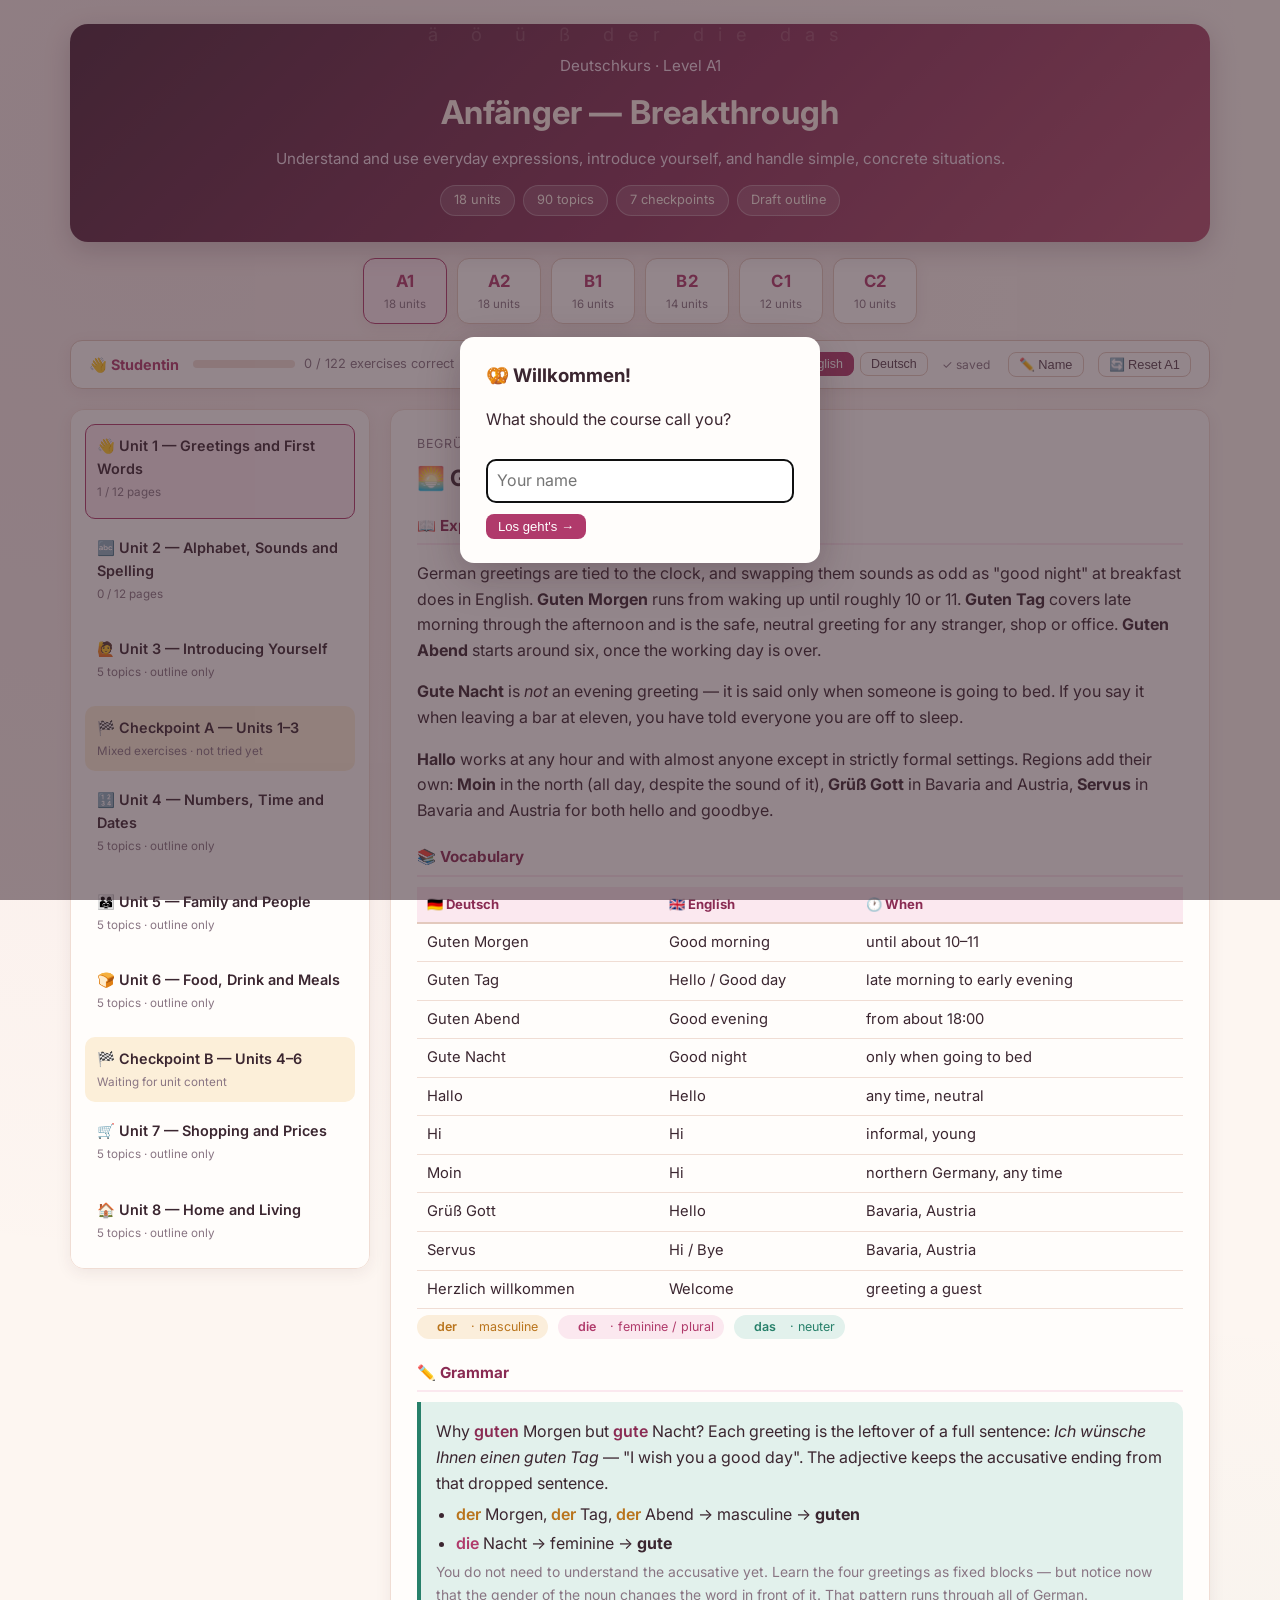
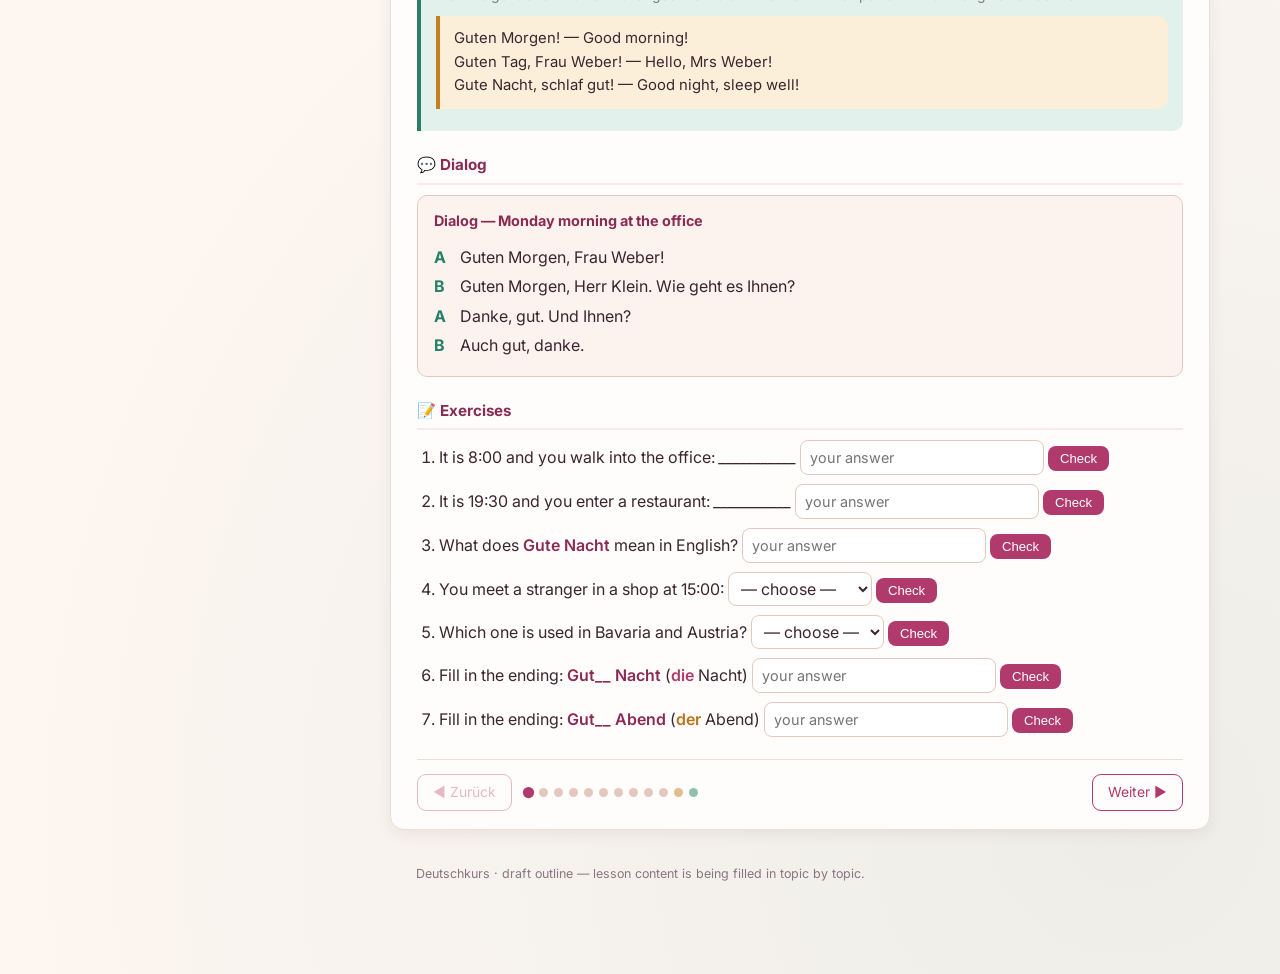
==== course.html @ eb398d91 "Deutschkurs: static German course A1–C2 Course engine, six level data files, exam guide, offline wri" ====
<!DOCTYPE html>
<html lang="en">
<head>
<meta charset="UTF-8">
<meta name="viewport" content="width=device-width, initial-scale=1.0">
<title>Deutschkurs</title>
<link rel="preconnect" href="https://fonts.googleapis.com">
<link rel="preconnect" href="https://fonts.gstatic.com" crossorigin>
<link href="https://fonts.googleapis.com/css2?family=Inter:wght@400;500;600;700&display=swap" rel="stylesheet">
<link rel="stylesheet" href="style.css">
</head>
<body>
<div class="wrap">
  <header class="page-head" id="levelHead"></header>

  <nav class="level-switch" id="levelSwitch" aria-label="Choose a level"></nav>
  <div class="profile-bar" id="profileBar"></div>

  <div class="layout">
    <aside class="sidebar">
      <nav class="course-nav" id="courseNav"></nav>
      <p class="progress-note">Each unit runs: lessons → unit practice → reading → listening → writing → flashcards → culture → vocabulary recap. A mixed checkpoint follows every three units, plus a final one over the whole level.</p>
      <p class="progress-note"><a href="index.html">← All levels</a> · <a href="grammar.html">Grammar reference</a> · <a href="exam.html" id="examLink">Exam preparation</a></p>
    </aside>

    <main class="lecture" id="lecturePane">
      <div class="lecture-placeholder"><span class="big">🎓</span>Loading the course…</div>
    </main>
  </div>

  <footer class="page-foot">Deutschkurs · draft outline — lesson content is being filled in topic by topic.</footer>
</div>

<script src="progress.js"></script>
<script src="builders.js"></script>
<script src="data/a1.js"></script>
<script src="data/a2.js"></script>
<script src="data/b1.js"></script>
<script src="data/b2.js"></script>
<script src="data/c1.js"></script>
<script src="data/c2.js"></script>
<script src="checker.js"></script>
<script src="data/explain-de.js"></script>
<script src="judge.js"></script>
<script src="engine.js"></script>
</body>
</html>
---- style.css ----
/* =========================================================
   Deutschkurs — shared theme
   Palette: warm blush paper, plum ink, raspberry / jade / amber accents.
   Deliberately no blue and no pure black anywhere.
   ========================================================= */
:root {
  --bg:            #fdf6f1;
  --card-bg:       #fffdfb;
  --ink:           #3b2630;   /* deep plum-brown, never #000 */
  --ink-soft:      #5b4350;
  --muted:         #897583;
  --accent:        #b03a6b;   /* raspberry — primary */
  --accent-dark:   #8a2b53;
  --accent-soft:   #fbe8ef;
  --accent2:       #27806a;   /* jade — secondary */
  --accent2-soft:  #e2f1ec;
  --amber:         #c4801f;   /* highlights, badges */
  --amber-soft:    #fcefd9;
  --line:          #f0ddd4;
  --line-strong:   #e3c9bd;
  --head-bg:       linear-gradient(135deg, #4a2338 0%, #8a3359 55%, #b4506f 100%);
  --head-ink:      #fdf1ea;

  /* der / die / das — used by the gender-colour display mode */
  --der:  #b9741c;
  --die:  #b03a6b;
  --das:  #27806a;
  --der-soft: #fbeedb;
  --die-soft: #fbe8ef;
  --das-soft: #e2f1ec;

  --ok:   #27806a;
  --bad:  #c0452f;
  --radius: 14px;
  --shadow: 0 4px 16px rgba(74, 35, 56, 0.08);
}

* { box-sizing: border-box; }
html { scroll-behavior: smooth; }
body {
  margin: 0;
  font-family: "Inter", "Segoe UI", "Helvetica Neue", Arial, sans-serif;
  background: var(--bg);
  background-image:
    radial-gradient(circle at 12% 6%,  rgba(176, 58, 107, 0.07) 0%, transparent 42%),
    radial-gradient(circle at 88% 94%, rgba(39, 128, 106, 0.07) 0%, transparent 42%);
  color: var(--ink);
  line-height: 1.6;
  padding: 24px 12px 90px;
}
a { color: var(--accent); }

.wrap { max-width: 1140px; margin: 0 auto; }
.wrap.narrow { max-width: 900px; }

/* ===== page header ===== */
header.page-head {
  text-align: center;
  padding: 30px 22px 26px;
  background: var(--head-bg);
  border-radius: 18px;
  color: var(--head-ink);
  box-shadow: 0 8px 26px rgba(74, 35, 56, 0.22);
  position: relative;
  overflow: hidden;
}
header.page-head::before {
  content: "ä  ö  ü  ß  der  die  das";
  position: absolute;
  inset: -4px 0 auto 0;
  text-align: center;
  font-size: 1.15rem;
  letter-spacing: 14px;
  opacity: 0.16;
}
header.page-head h1 {
  font-size: 2.05rem;
  margin: 8px 0 8px;
  letter-spacing: 0.2px;
  position: relative;
}
header.page-head p { margin: 0; color: #f3dcea; font-size: 0.95rem; position: relative; }
header.page-head .badges {
  margin-top: 14px; display: flex; gap: 8px;
  justify-content: center; flex-wrap: wrap; position: relative;
}
header.page-head .badges span {
  background: rgba(255,255,255,0.14);
  border: 1px solid rgba(255,255,255,0.28);
  border-radius: 999px; padding: 4px 13px; font-size: 0.8rem;
}

/* ===== level switcher (A1 … C2) ===== */
nav.level-switch {
  margin: 16px auto 0;
  display: flex; gap: 10px; flex-wrap: wrap; justify-content: center;
}
nav.level-switch a, nav.level-switch span.soon {
  display: flex; flex-direction: column; align-items: center; gap: 1px;
  min-width: 84px; padding: 9px 14px;
  background: var(--card-bg);
  border: 1px solid var(--line-strong);
  border-radius: 12px;
  text-decoration: none; color: var(--ink);
  box-shadow: var(--shadow);
  transition: transform 0.12s ease, border-color 0.12s ease;
}
nav.level-switch a:hover { transform: translateY(-2px); border-color: var(--accent); }
nav.level-switch a b { font-size: 1.05rem; color: var(--accent); letter-spacing: 0.5px; }
nav.level-switch a small, nav.level-switch span.soon small { font-size: 0.72rem; color: var(--muted); }
nav.level-switch a[aria-current="page"] {
  background: var(--accent-soft); border-color: var(--accent);
}
nav.level-switch span.soon { opacity: 0.55; cursor: not-allowed; }
nav.level-switch span.soon b { font-size: 1.05rem; color: var(--muted); }

/* ===== profile bar ===== */
.profile-bar {
  margin: 16px auto 0; padding: 11px 18px;
  background: var(--card-bg);
  border: 1px solid var(--line-strong);
  border-radius: 12px;
  display: flex; align-items: center; gap: 14px; flex-wrap: wrap;
  font-size: 0.9rem; box-shadow: var(--shadow);
}
.profile-bar .pb-name { font-weight: 700; color: var(--accent); }
.profile-bar .pb-progress { flex: 1 1 180px; min-width: 150px; display: flex; align-items: center; gap: 9px; }
.pb-bar-track { flex: 1; height: 8px; border-radius: 999px; background: var(--line); overflow: hidden; }
.pb-bar-fill { height: 100%; border-radius: 999px; background: linear-gradient(90deg, var(--amber), var(--accent2)); transition: width 0.3s ease; }
.pb-pct { font-size: 0.8rem; color: var(--muted); white-space: nowrap; }
.profile-bar button {
  background: none; border: 1px solid var(--line-strong); border-radius: 8px;
  padding: 4px 10px; font-size: 0.8rem; cursor: pointer; color: var(--ink-soft);
}
.profile-bar button:hover { border-color: var(--accent); color: var(--accent); }
.pb-save { font-size: 0.75rem; color: var(--muted); min-width: 52px; }

.display-switch { display: flex; align-items: center; gap: 6px; }
.display-switch .ds-label { font-size: 0.75rem; color: var(--muted); text-transform: uppercase; letter-spacing: 0.6px; }
.display-switch button {
  border: 1px solid var(--line-strong); background: var(--card-bg);
  padding: 4px 10px; font-size: 0.78rem; border-radius: 8px; cursor: pointer;
}
.display-switch button.on { background: var(--accent); border-color: var(--accent); color: #fff; }

/* ===== layout ===== */
.layout { display: grid; grid-template-columns: 300px 1fr; gap: 20px; margin-top: 20px; align-items: start; }
@media (max-width: 860px) { .layout { grid-template-columns: 1fr; } }

.sidebar {
  background: var(--card-bg); border: 1px solid var(--line);
  border-radius: var(--radius); padding: 14px; box-shadow: var(--shadow);
  position: sticky; top: 16px; max-height: calc(100vh - 40px); overflow-y: auto;
}
.course-nav { display: flex; flex-direction: column; gap: 7px; }
.nav-item {
  text-align: left; background: transparent; border: 1px solid transparent;
  border-radius: 10px; padding: 9px 11px; cursor: pointer; font: inherit;
  color: var(--ink); display: flex; flex-direction: column; gap: 3px;
}
.nav-item:hover { background: var(--accent-soft); }
.nav-item.active { background: var(--accent-soft); border-color: var(--accent); }
.nav-item.cp { background: var(--amber-soft); }
.nav-item.cp.active { border-color: var(--amber); }
.ni-title { font-weight: 600; font-size: 0.9rem; }
.ni-meta { font-size: 0.73rem; color: var(--muted); }
.ni-bar { height: 4px; border-radius: 999px; background: var(--line); overflow: hidden; }
.ni-bar span { display: block; height: 100%; background: var(--accent2); }
.progress-note { font-size: 0.73rem; color: var(--muted); margin: 12px 4px 0; }

.lecture {
  background: var(--card-bg); border: 1px solid var(--line);
  border-radius: var(--radius); padding: 24px 26px 18px; box-shadow: var(--shadow); min-height: 420px;
}
.lecture-placeholder { text-align: center; color: var(--muted); padding: 60px 20px; }
.lecture-placeholder .big { font-size: 2.6rem; display: block; margin-bottom: 10px; }
.lecture-crumb { font-size: 0.78rem; color: var(--muted); text-transform: uppercase; letter-spacing: 0.7px; }
.lecture-title { font-size: 1.4rem; margin: 6px 0 18px; }
.lecture-block { margin-bottom: 22px; }
.lecture-block h4 {
  margin: 0 0 10px; font-size: 0.95rem; color: var(--accent-dark);
  border-bottom: 2px solid var(--accent-soft); padding-bottom: 5px;
}

/* ===== content pieces ===== */
.grammar-point { background: var(--accent2-soft); border-left: 4px solid var(--accent2); border-radius: 0 10px 10px 0; padding: 12px 15px; }
.grammar-point p { margin: 5px 0; }
.example-box { background: var(--amber-soft); border-left: 4px solid var(--amber); border-radius: 0 10px 10px 0; padding: 11px 14px; margin: 10px 0; font-size: 0.93rem; }
.culture-box { background: var(--accent-soft); border-left: 4px solid var(--accent); border-radius: 0 10px 10px 0; padding: 14px 16px; }
.note { color: var(--muted); font-size: 0.87rem; }
.de { font-weight: 600; color: var(--accent-dark); }
.en { color: var(--ink-soft); }
ul.goals { margin: 6px 0 0 0; padding-left: 20px; }
ul.goals li { margin: 3px 0; }

table.vocab { width: 100%; border-collapse: collapse; font-size: 0.92rem; }
table.vocab th {
  text-align: left; background: var(--accent-soft); color: var(--accent-dark);
  padding: 7px 10px; border-bottom: 2px solid var(--line-strong); font-size: 0.82rem;
}
table.vocab td { padding: 7px 10px; border-bottom: 1px solid var(--line); }
table.vocab tr:hover td { background: #fff7f3; }
table.vocab.recap .spk-cell { width: 34px; }
#recapTbl.hide-en .en-cell { color: transparent; background: var(--line); border-radius: 4px; }
#recapTbl.hide-en .en-cell:hover { color: var(--ink); background: none; }
.recap-toggle { display: inline-flex; gap: 7px; align-items: center; font-size: 0.85rem; color: var(--muted); margin-bottom: 12px; }
.recap-intro { font-size: 0.92rem; color: var(--ink-soft); }
.recap-done { background: var(--accent2-soft); border: 1px solid var(--accent2); border-radius: 10px; padding: 13px 16px; margin-top: 18px; }
h3.sub { font-size: 0.95rem; color: var(--accent2); margin: 18px 0 6px; }

.dialog-box { background: #fdf3ee; border: 1px solid var(--line-strong); border-radius: 10px; padding: 13px 16px; }
.dialog-box h4 { margin: 0 0 8px; font-size: 0.9rem; color: var(--accent-dark); border: none; }
.dialog-line { margin: 4px 0; }
.dialog-line .speaker { display: inline-block; min-width: 26px; font-weight: 700; color: var(--accent2); }

/* gender colouring (display mode) */
.g-der { color: var(--der); font-weight: 600; }
.g-die { color: var(--die); font-weight: 600; }
.g-das { color: var(--das); font-weight: 600; }
body.genders-off .g-der, body.genders-off .g-die, body.genders-off .g-das { color: inherit; font-weight: 600; }
.gender-key { display: flex; gap: 10px; flex-wrap: wrap; font-size: 0.78rem; margin: 6px 0 0; }
.gender-key span { border-radius: 999px; padding: 2px 10px; }
.gender-key .k-der { background: var(--der-soft); color: var(--der); }
.gender-key .k-die { background: var(--die-soft); color: var(--die); }
.gender-key .k-das { background: var(--das-soft); color: var(--das); }

/* ===== exercises ===== */
.exercise ol { padding-left: 22px; margin: 0; }
.exercise li { margin: 9px 0; }
.ex-title { font-weight: 600; color: var(--accent-dark); margin-bottom: 8px; }
.exercise input[type="text"], .q-row input[type="text"] {
  border: 1px solid var(--line-strong); border-radius: 8px; padding: 5px 9px;
  font: inherit; font-size: 0.9rem; min-width: 170px; background: #fff; color: var(--ink);
}
.exercise input:focus, .q-row input:focus { outline: 2px solid var(--accent); outline-offset: 1px; }
.exercise select, .match-row select {
  border: 1px solid var(--line-strong); border-radius: 8px; padding: 5px 8px; font: inherit; background: #fff; color: var(--ink);
}
.check-btn, .reset-btn {
  border: none; border-radius: 8px; padding: 5px 12px; font-size: 0.82rem; cursor: pointer;
  background: var(--accent); color: #fff;
}
.reset-btn { background: var(--muted); }
.check-btn:hover { background: var(--accent-dark); }
.check-btn:disabled, .reset-btn:disabled { opacity: 0.45; cursor: default; }
.feedback { font-size: 0.85rem; margin-left: 6px; }
.feedback.correct { color: var(--ok); }
.feedback.wrong { color: var(--bad); }
.script-tag { font-size: 0.72rem; background: var(--amber-soft); color: var(--amber); border-radius: 999px; padding: 2px 8px; }

/* ===== lecture navigation ===== */
.lecture-nav { display: flex; align-items: center; gap: 12px; border-top: 1px solid var(--line); padding-top: 14px; margin-top: 10px; flex-wrap: wrap; }
.lecture-nav button {
  border: 1px solid var(--accent); background: var(--card-bg); color: var(--accent);
  border-radius: 9px; padding: 6px 15px; cursor: pointer; font: inherit; font-size: 0.87rem;
}
.lecture-nav button:hover:not(:disabled) { background: var(--accent); color: #fff; }
.lecture-nav button.alt { border-color: var(--amber); color: var(--amber); }
.lecture-nav button.alt:hover { background: var(--amber); color: #fff; }
.lecture-nav button:disabled { opacity: 0.35; cursor: default; }
.lecture-dots { display: flex; gap: 6px; flex: 1; flex-wrap: wrap; }
.lecture-dots span { width: 9px; height: 9px; border-radius: 50%; background: var(--line-strong); cursor: pointer; }
.lecture-dots span.active { background: var(--accent); transform: scale(1.25); }
.lecture-dots span.culture-dot { background: var(--amber); opacity: 0.5; }
.lecture-dots span.recap-dot { background: var(--accent2); opacity: 0.5; }

/* ===== checkpoints ===== */
.cp-score { display: flex; align-items: center; gap: 12px; font-size: 0.86rem; color: var(--ink-soft); margin-bottom: 18px; }
.q { border: 1px solid var(--line); border-radius: 10px; padding: 12px 14px; margin-bottom: 11px; background: #fffaf7; }
.q-prompt { margin-bottom: 9px; }
.q-de { font-weight: 700; color: var(--accent-dark); }
.q-en { font-style: italic; color: var(--accent2); }
.q-opts { display: flex; gap: 8px; flex-wrap: wrap; }
.opt { border: 1px solid var(--line-strong); background: #fff; border-radius: 9px; padding: 6px 13px; cursor: pointer; font: inherit; font-size: 0.87rem; color: var(--ink); }
.opt:hover:not(:disabled) { border-color: var(--accent); }
.opt.right { background: var(--accent2-soft); border-color: var(--accent2); color: var(--accent2); }
.opt.wrong { background: #fbe6e1; border-color: var(--bad); color: var(--bad); }
.q-row { display: flex; align-items: center; gap: 8px; flex-wrap: wrap; }
.match-row { display: flex; align-items: center; gap: 10px; margin: 6px 0; flex-wrap: wrap; }
.match-row .q-de { min-width: 140px; }
.tile-answer { min-height: 38px; border: 1px dashed var(--line-strong); border-radius: 9px; padding: 5px; margin-bottom: 8px; display: flex; gap: 5px; flex-wrap: wrap; }
.tile-hint { color: var(--muted); font-size: 0.85rem; padding: 4px; }
.tile-bank { display: flex; gap: 6px; flex-wrap: wrap; margin-bottom: 9px; }
.tile { border: 1px solid var(--line-strong); background: #fff; border-radius: 8px; padding: 5px 11px; cursor: pointer; font: inherit; color: var(--ink); }
.tile.placed { background: var(--accent-soft); border-color: var(--accent); cursor: default; }
.tile:disabled { opacity: 0.4; }
.spk { background: none; border: none; cursor: pointer; font-size: 1rem; }
.spk.big { background: var(--accent2); color: #fff; border-radius: 9px; padding: 5px 13px; font-size: 0.87rem; }

/* ===== hub (index) ===== */
.level-grid { display: grid; grid-template-columns: repeat(auto-fill, minmax(320px, 1fr)); gap: 18px; margin-top: 22px; }
.level-card {
  background: var(--card-bg); border: 1px solid var(--line); border-top: 5px solid var(--accent);
  border-radius: var(--radius); padding: 18px 20px; box-shadow: var(--shadow);
  display: flex; flex-direction: column; gap: 10px;
}
.level-card.lv-a1 { border-top-color: #27806a; }
.level-card.lv-a2 { border-top-color: #4f9b5f; }
.level-card.lv-b1 { border-top-color: #c4801f; }
.level-card.lv-b2 { border-top-color: #cf6a3c; }
.level-card.lv-c1 { border-top-color: #b03a6b; }
.level-card.lv-c2 { border-top-color: #7a3b86; }
.level-card h2 { margin: 0; font-size: 1.22rem; display: flex; align-items: center; gap: 9px; }
.level-card .lv-tag { font-size: 0.72rem; background: var(--accent-soft); color: var(--accent-dark); border-radius: 999px; padding: 2px 9px; }
.level-card .lv-goal { font-size: 0.89rem; color: var(--ink-soft); margin: 0; }
.level-card ul.subjects { margin: 0; padding-left: 18px; font-size: 0.85rem; color: var(--ink-soft); columns: 1; }
.level-card ul.subjects li { margin: 2px 0; }
.level-card .lv-foot { margin-top: auto; display: flex; align-items: center; gap: 10px; flex-wrap: wrap; }
.level-card .lv-btn {
  background: var(--accent); color: #fff; text-decoration: none;
  border-radius: 9px; padding: 7px 15px; font-size: 0.87rem;
}
.level-card .lv-btn:hover { background: var(--accent-dark); }
.level-card .lv-stat { font-size: 0.78rem; color: var(--muted); }
.draft-banner {
  margin: 18px auto 0; padding: 12px 16px; font-size: 0.88rem;
  background: var(--amber-soft); border: 1px dashed var(--amber);
  border-radius: 10px; color: #7a4f0d;
}
.pending-box {
  border: 1px dashed var(--line-strong); border-radius: 10px;
  padding: 22px; text-align: center; color: var(--muted); background: #fffaf7;
}
.pending-box .pb-ico { font-size: 1.8rem; display: block; margin-bottom: 6px; }

/* ===== modal ===== */
.profile-modal-overlay {
  position: fixed; inset: 0; background: rgba(59, 38, 48, 0.55);
  display: flex; align-items: center; justify-content: center; z-index: 50; padding: 16px;
}
.profile-modal { background: var(--card-bg); border-radius: var(--radius); padding: 24px 26px; max-width: 360px; width: 100%; box-shadow: 0 12px 40px rgba(59,38,48,0.3); }
.profile-modal h3 { margin: 0 0 8px; }
.profile-modal input { width: 100%; padding: 8px 10px; border: 1px solid var(--line-strong); border-radius: 9px; font: inherit; margin: 10px 0; }
footer.page-foot { text-align: center; font-size: 0.78rem; color: var(--muted); margin-top: 34px; }

/* =========================================================
   Skills pages: Lesen · Hören · Schreiben · Karteikarten
   ========================================================= */

/* ----- shared skill header ----- */
.skill-intro {
  background: var(--accent2-soft);
  border-left: 4px solid var(--accent2);
  border-radius: 0 10px 10px 0;
  padding: 11px 15px;
  margin-bottom: 16px;
  font-size: 0.92rem;
}
.skill-meta { display: flex; gap: 8px; flex-wrap: wrap; margin-bottom: 14px; }
.skill-meta span {
  font-size: 0.75rem; border-radius: 999px; padding: 3px 11px;
  background: var(--amber-soft); color: #7a4f0d; border: 1px solid #f0d9b5;
}

/* ----- reading ----- */
.reading-text {
  background: #fffaf7;
  border: 1px solid var(--line-strong);
  border-radius: 12px;
  padding: 18px 22px;
  font-size: 0.97rem;
  line-height: 1.75;
}
.reading-text h5 { margin: 0 0 10px; font-size: 1.05rem; color: var(--accent-dark); }
.reading-text p { margin: 0 0 11px; }
.reading-text p:last-child { margin-bottom: 0; }
.reading-text .src { display: block; margin-top: 12px; font-size: 0.78rem; color: var(--muted); font-style: italic; }
.reading-text.serif { font-family: Georgia, "Times New Roman", serif; }

/* ----- listening ----- */
.audio-bar {
  display: flex; gap: 9px; flex-wrap: wrap; align-items: center;
  background: var(--accent-soft); border: 1px solid var(--line-strong);
  border-radius: 12px; padding: 12px 15px; margin-bottom: 14px;
}
.audio-bar button {
  border: none; border-radius: 9px; padding: 7px 15px; cursor: pointer;
  font: inherit; font-size: 0.87rem; background: var(--accent); color: #fff;
}
.audio-bar button.ghost { background: var(--card-bg); color: var(--accent); border: 1px solid var(--accent); }
.audio-bar button:disabled { opacity: 0.45; cursor: default; }
.audio-bar .a-status { font-size: 0.82rem; color: var(--muted); margin-left: auto; }
.audio-note { font-size: 0.78rem; color: var(--muted); margin: 0 0 14px; }
.transcript { margin-bottom: 16px; }
.transcript summary { cursor: pointer; font-size: 0.87rem; color: var(--accent); padding: 6px 0; }
.transcript[open] summary { margin-bottom: 8px; }
.transcript .dialog-box { margin-top: 6px; }
.dialog-line.speaking { background: var(--amber-soft); border-radius: 6px; }

/* ----- writing ----- */
.writing-task {
  background: var(--amber-soft); border-left: 4px solid var(--amber);
  border-radius: 0 10px 10px 0; padding: 14px 16px; margin-bottom: 14px;
}
.writing-task h5 { margin: 0 0 8px; font-size: 1rem; color: #7a4f0d; }
.writing-task ul { margin: 8px 0 0; padding-left: 20px; }
.writing-wrap textarea {
  width: 100%; min-height: 240px; resize: vertical;
  border: 1px solid var(--line-strong); border-radius: 12px;
  padding: 14px 16px; font: inherit; font-size: 0.96rem; line-height: 1.7;
  background: #fff; color: var(--ink);
}
.writing-wrap textarea:focus { outline: 2px solid var(--accent); outline-offset: 1px; }
.writing-bar { display: flex; align-items: center; gap: 11px; flex-wrap: wrap; margin-top: 10px; }
.wc { font-size: 0.83rem; color: var(--muted); }
.wc.ok { color: var(--ok); font-weight: 600; }
.wc.over { color: var(--bad); font-weight: 600; }
.judge-status { font-size: 0.83rem; color: var(--muted); }
.criteria { display: grid; grid-template-columns: repeat(auto-fit, minmax(150px, 1fr)); gap: 9px; margin: 14px 0; }
.criterion {
  border: 1px solid var(--line); border-radius: 10px; padding: 9px 12px; background: #fffaf7;
}
.criterion .c-name { font-size: 0.78rem; color: var(--muted); text-transform: uppercase; letter-spacing: 0.5px; }
.criterion .c-score { font-size: 1.25rem; font-weight: 700; color: var(--accent); }
.criterion .c-note { font-size: 0.82rem; color: var(--ink-soft); }
.feedback-panel {
  border: 1px solid var(--accent2); border-radius: 12px; padding: 16px 18px;
  background: var(--accent2-soft); margin-top: 16px;
}
.feedback-panel h5 { margin: 0 0 10px; font-size: 1rem; color: var(--accent2); }
.verdict-badge {
  display: inline-block; border-radius: 999px; padding: 3px 12px;
  font-size: 0.8rem; font-weight: 700; background: var(--accent2); color: #fff;
}
.corr-list { list-style: none; padding: 0; margin: 0; }
.corr-list li { border-bottom: 1px solid rgba(39,128,106,0.2); padding: 9px 0; }
.corr-list li:last-child { border-bottom: none; }
.corr-bad { color: var(--bad); text-decoration: line-through; }
.corr-good { color: var(--ok); font-weight: 600; }
.corr-why { display: block; font-size: 0.84rem; color: var(--ink-soft); margin-top: 3px; }
.improved { background: #fff; border-radius: 9px; padding: 12px 14px; margin-top: 10px; font-size: 0.93rem; line-height: 1.7; }
.self-check { background: #fffaf7; border: 1px dashed var(--line-strong); border-radius: 10px; padding: 13px 16px; }
.self-check label { display: flex; gap: 9px; align-items: flex-start; padding: 5px 0; font-size: 0.89rem; cursor: pointer; }
.self-check input { accent-color: var(--accent2); margin-top: 4px; }

/* ----- API key / judge settings ----- */
.judge-setup { border: 1px dashed var(--amber); background: var(--amber-soft); border-radius: 10px; padding: 13px 16px; font-size: 0.87rem; color: #7a4f0d; }
.judge-setup code { background: rgba(255,255,255,0.6); padding: 1px 5px; border-radius: 4px; }
.judge-setup button { margin-top: 9px; }
.key-modal input { width: 100%; padding: 8px 10px; border: 1px solid var(--line-strong); border-radius: 9px; font: inherit; margin: 10px 0; }
.key-modal .opt-row { display: flex; gap: 8px; flex-wrap: wrap; margin-bottom: 10px; }
.key-modal .warn { font-size: 0.8rem; color: var(--bad); }

/* ----- flashcards ----- */
.fc-wrap { display: flex; flex-direction: column; align-items: center; gap: 13px; }
.fc-count { font-weight: 700; color: var(--accent2); }
.fc-card {
  width: min(100%, 420px); min-height: 220px;
  border: 1px solid var(--line-strong); border-radius: 18px; background: #fff;
  box-shadow: 0 6px 18px rgba(74,35,56,0.10);
  padding: 24px; display: flex; flex-direction: column;
  align-items: center; justify-content: center; gap: 9px;
  cursor: pointer; font: inherit; color: var(--ink); text-align: center;
}
.fc-card.flipped { background: linear-gradient(135deg, #fdf1f6 0%, #f7e4ee 100%); border-color: var(--accent); }
.fc-front { font-size: 1.9rem; font-weight: 700; line-height: 1.25; }
.fc-back { font-size: 1.6rem; font-weight: 700; color: var(--accent-dark); }
.fc-sub { font-size: 0.95rem; color: var(--muted); }
.fc-hint { font-size: 0.78rem; color: var(--muted); margin-top: 7px; }
.fc-nav { display: flex; gap: 9px; flex-wrap: wrap; justify-content: center; }
.fc-judge { display: flex; gap: 9px; flex-wrap: wrap; justify-content: center; }
.fc-judge button { border: 1px solid var(--line-strong); background: #fff; border-radius: 9px; padding: 7px 16px; cursor: pointer; font: inherit; font-size: 0.87rem; }
.fc-judge .know { border-color: var(--accent2); color: var(--accent2); }
.fc-judge .know:hover, .fc-judge .know.on { background: var(--accent2); color: #fff; }
.fc-judge .again { border-color: var(--amber); color: var(--amber); }
.fc-judge .again:hover, .fc-judge .again.on { background: var(--amber); color: #fff; }
.fc-opts { display: flex; gap: 11px; flex-wrap: wrap; align-items: center; justify-content: center; font-size: 0.83rem; color: var(--muted); }
.fc-opts label { display: inline-flex; gap: 5px; align-items: center; cursor: pointer; }
.fc-stats { display: flex; gap: 14px; flex-wrap: wrap; font-size: 0.83rem; color: var(--muted); }
.fc-stats b { color: var(--accent2); }

/* ----- exam preparation ----- */
.exam-grid { display: grid; grid-template-columns: repeat(auto-fit, minmax(290px, 1fr)); gap: 16px; }
.exam-card { border: 1px solid var(--line); border-top: 5px solid var(--accent2); border-radius: var(--radius); padding: 16px 18px; background: var(--card-bg); box-shadow: var(--shadow); }
.exam-card.telc { border-top-color: #c4801f; }
.exam-card.goethe { border-top-color: #b03a6b; }
.exam-card.oesd { border-top-color: #27806a; }
.exam-card.testdaf { border-top-color: #7a3b86; }
.exam-card h4 { margin: 0 0 4px; font-size: 1.05rem; border: none; padding: 0; }
.exam-card .e-sub { font-size: 0.8rem; color: var(--muted); margin: 0 0 10px; }
table.exam-parts { width: 100%; border-collapse: collapse; font-size: 0.87rem; }
table.exam-parts th { text-align: left; background: var(--accent-soft); color: var(--accent-dark); padding: 6px 9px; font-size: 0.78rem; }
table.exam-parts td { padding: 6px 9px; border-bottom: 1px solid var(--line); vertical-align: top; }
table.exam-parts td.mins { white-space: nowrap; color: var(--muted); }
.exam-tip { background: var(--accent-soft); border-left: 4px solid var(--accent); border-radius: 0 10px 10px 0; padding: 11px 15px; margin: 12px 0; font-size: 0.9rem; }
.exam-tip strong { color: var(--accent-dark); }

/* ----- offline checker report ----- */
.local-report {
  border: 1px solid var(--line-strong); border-radius: 12px;
  background: #fffaf7; padding: 15px 18px; margin-top: 16px;
}
.local-report h5 { margin: 0 0 6px; font-size: 1rem; color: var(--accent-dark); display: flex; gap: 9px; align-items: center; flex-wrap: wrap; }
.lr-badge { font-size: 0.68rem; font-weight: 600; background: var(--accent2-soft); color: var(--accent2); border-radius: 999px; padding: 2px 9px; letter-spacing: 0.4px; text-transform: uppercase; }
.lr-stats { display: flex; gap: 16px; flex-wrap: wrap; margin: 11px 0; font-size: 0.83rem; color: var(--muted); }
.lr-stats b { color: var(--accent); font-size: 1.05rem; }
.lr-expect { list-style: none; padding: 0; margin: 6px 0 0; display: grid; grid-template-columns: repeat(auto-fit, minmax(230px, 1fr)); gap: 5px; }
.lr-expect li { font-size: 0.88rem; padding: 5px 10px; border-radius: 8px; }
.lr-expect li.yes { background: var(--accent2-soft); color: var(--accent2); }
.lr-expect li.no { background: #fbe6e1; color: var(--bad); }
.lr-notes { list-style: none; padding: 0; margin: 12px 0 0; }
.lr-notes li { font-size: 0.89rem; padding: 6px 0; border-bottom: 1px solid var(--line); line-height: 1.6; }
.lr-notes li:last-child { border-bottom: none; }
.lr-notes li.lr-warn { color: var(--ink); }
.lr-notes li.lr-good { color: var(--ok); }
.lr-notes li.lr-info { color: var(--muted); }

/* ----- copy & paste correction ----- */
.manual-judge { border: 1px solid var(--amber); border-radius: 12px; background: var(--amber-soft); padding: 15px 18px; margin-top: 16px; }
.manual-judge h5 { margin: 0 0 6px; font-size: 1rem; color: #7a4f0d; }
.mj-row { display: flex; gap: 9px; align-items: center; flex-wrap: wrap; margin-top: 10px; }
.mj-prompt {
  max-height: 260px; overflow: auto; background: #fff; border: 1px solid var(--line-strong);
  border-radius: 9px; padding: 12px; font-size: 0.78rem; line-height: 1.5;
  white-space: pre-wrap; margin-top: 10px; color: var(--ink-soft);
}
.mj-paste {
  width: 100%; min-height: 120px; resize: vertical; margin-top: 6px;
  border: 1px solid var(--line-strong); border-radius: 9px; padding: 10px 12px;
  font-family: ui-monospace, Menlo, Consolas, monospace; font-size: 0.82rem; background: #fff; color: var(--ink);
}
.mj-opt { display: flex; gap: 9px; align-items: flex-start; padding: 7px 0; font-size: 0.89rem; cursor: pointer; }
.mj-opt input { accent-color: var(--accent); margin-top: 4px; }
.mj-opt em { color: var(--muted); font-size: 0.82rem; }
.key-modal { max-width: 460px; }
.key-modal h3 { margin-bottom: 12px; }
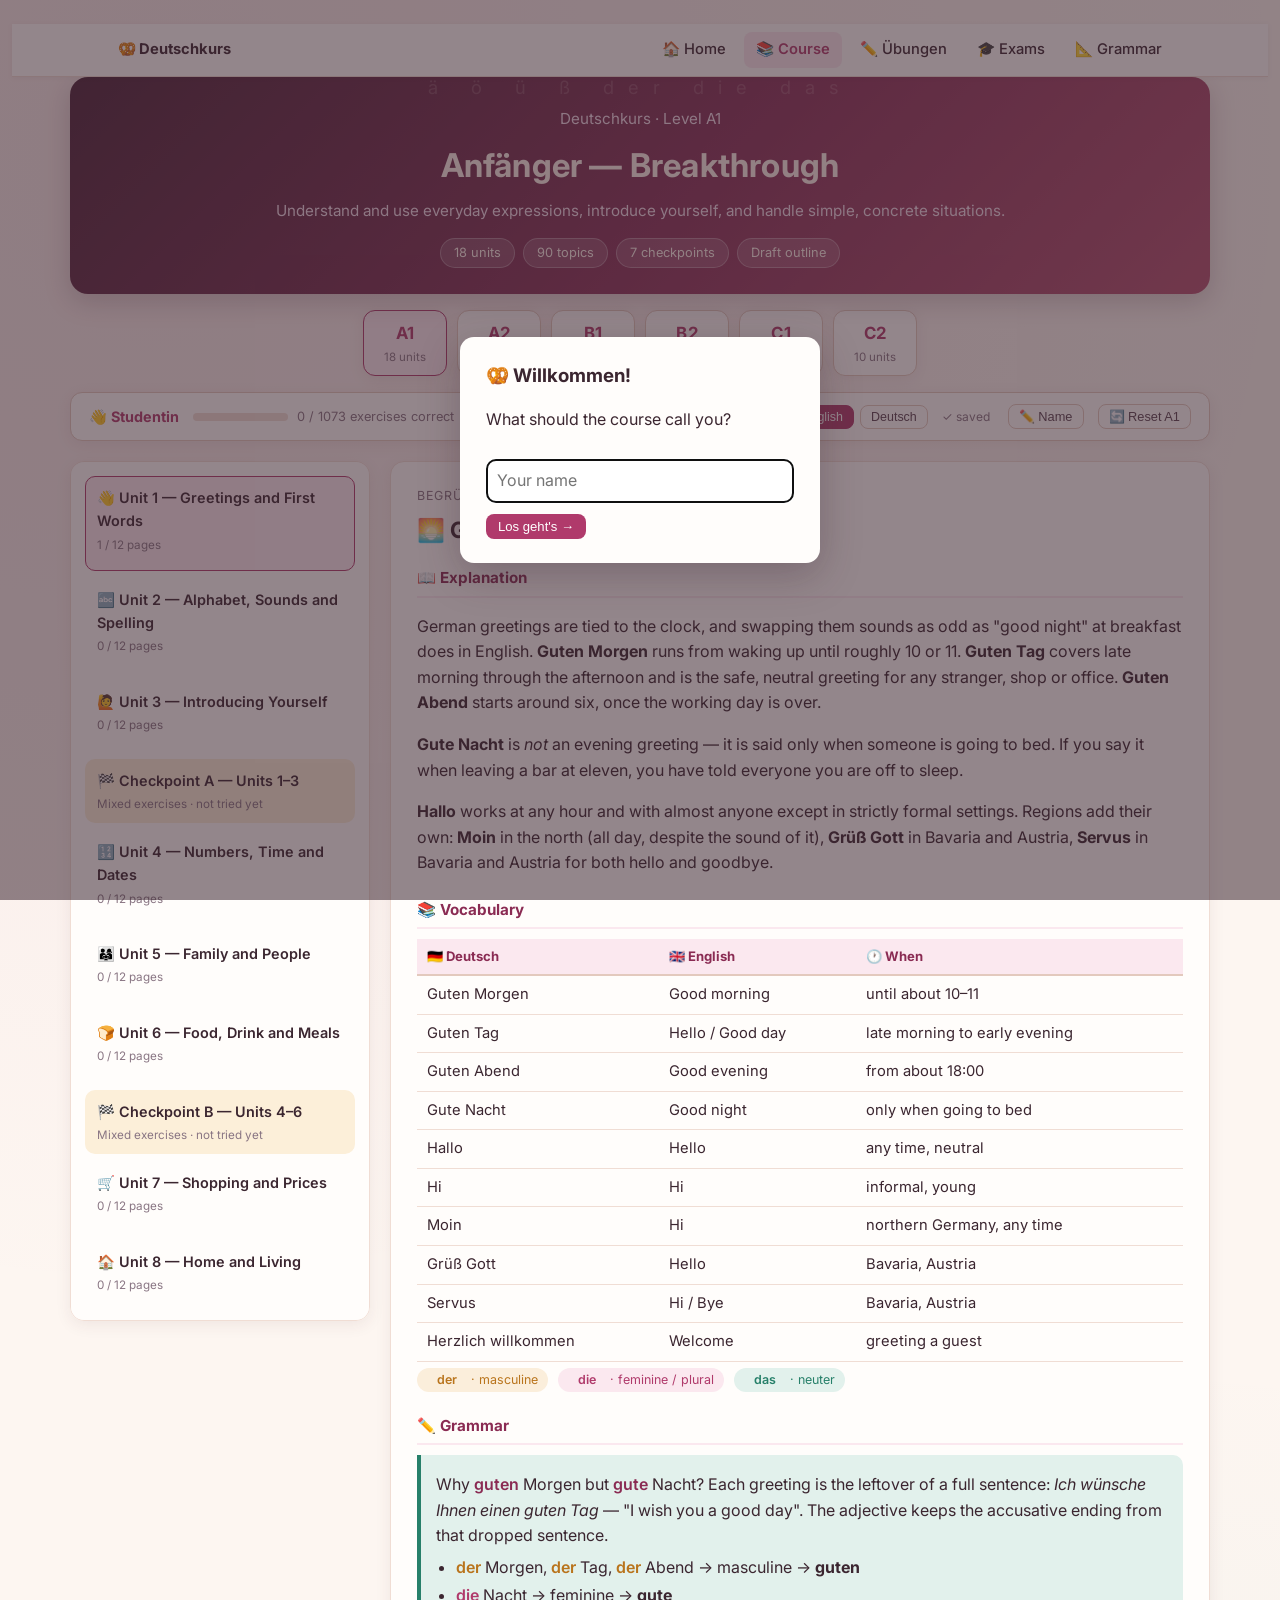
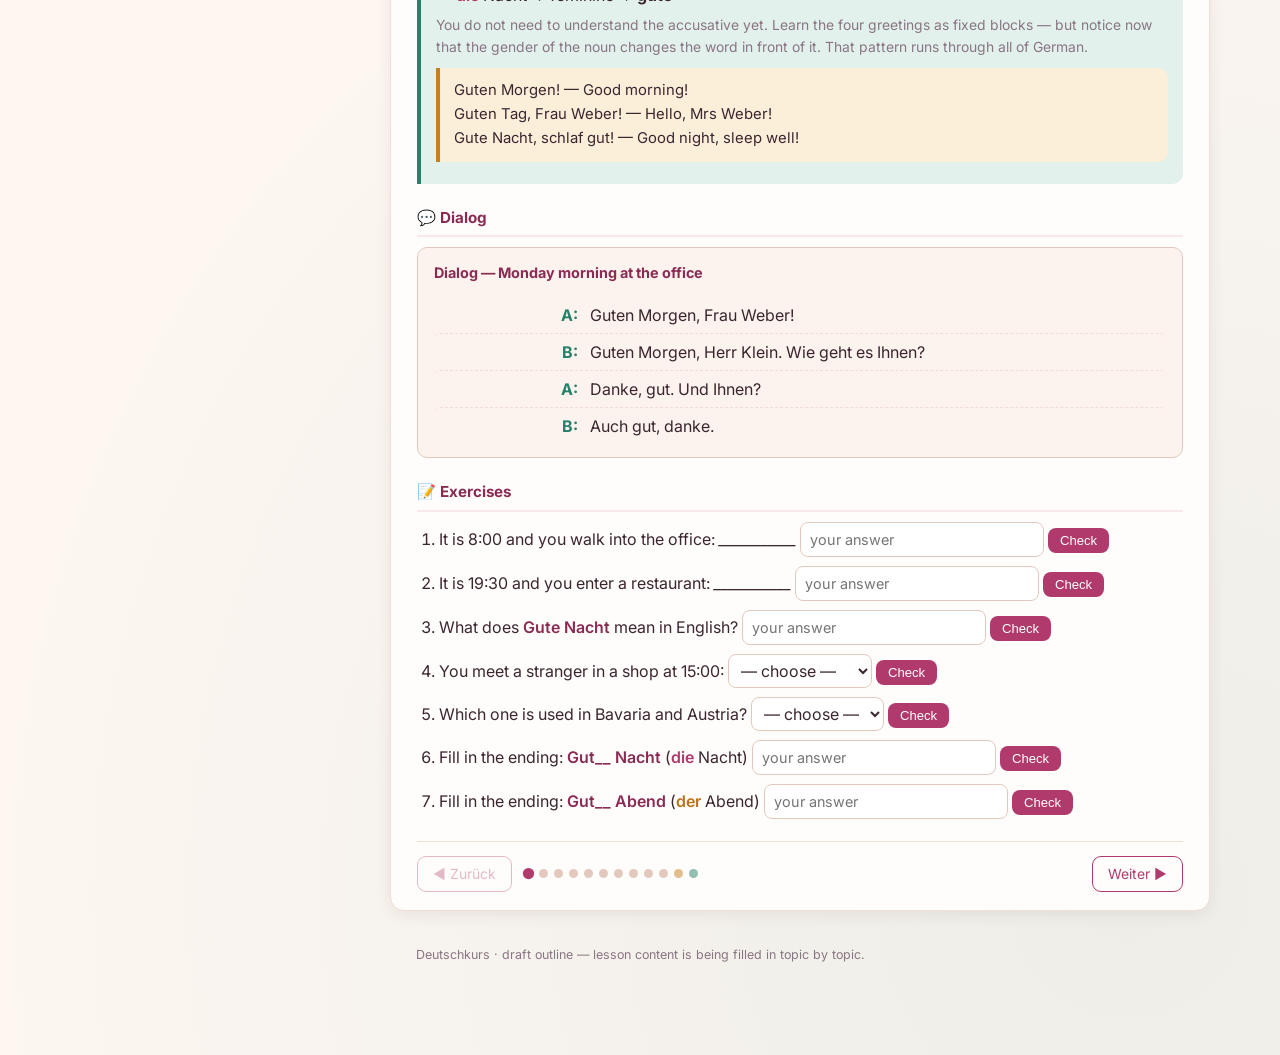
==== commit 0e657734: "Add site nav, German TTS voices, Übungen page; write A1 U3-5 and B2 U4-6 Co-Authored-By: Claude Sonn" ====
--- a/course.html
+++ b/course.html
@@ -7,7 +7,7 @@
 <link rel="preconnect" href="https://fonts.googleapis.com">
 <link rel="preconnect" href="https://fonts.gstatic.com" crossorigin>
 <link href="https://fonts.googleapis.com/css2?family=Inter:wght@400;500;600;700&display=swap" rel="stylesheet">
-<link rel="stylesheet" href="style.css">
+<link rel="stylesheet" href="style.css?v=4">
 </head>
 <body>
 <div class="wrap">
@@ -20,7 +20,7 @@
     <aside class="sidebar">
       <nav class="course-nav" id="courseNav"></nav>
       <p class="progress-note">Each unit runs: lessons → unit practice → reading → listening → writing → flashcards → culture → vocabulary recap. A mixed checkpoint follows every three units, plus a final one over the whole level.</p>
-      <p class="progress-note"><a href="index.html">← All levels</a> · <a href="grammar.html">Grammar reference</a> · <a href="exam.html" id="examLink">Exam preparation</a></p>
+      <p class="progress-note"><a href="index.html">← All levels</a> · <a href="grammar-topics.html">📐 Grammar by topic</a> · <a href="exam.html" id="examLink">Exam preparation</a></p>
     </aside>
 
     <main class="lecture" id="lecturePane">
@@ -31,17 +31,19 @@
   <footer class="page-foot">Deutschkurs · draft outline — lesson content is being filled in topic by topic.</footer>
 </div>
 
-<script src="progress.js"></script>
-<script src="builders.js"></script>
-<script src="data/a1.js"></script>
-<script src="data/a2.js"></script>
-<script src="data/b1.js"></script>
-<script src="data/b2.js"></script>
-<script src="data/c1.js"></script>
-<script src="data/c2.js"></script>
-<script src="checker.js"></script>
-<script src="data/explain-de.js"></script>
-<script src="judge.js"></script>
-<script src="engine.js"></script>
+<script src="progress.js?v=5"></script>
+<script src="builders.js?v=4"></script>
+<script src="data/a1.js?v=5"></script>
+<script src="data/a2.js?v=4"></script>
+<script src="data/b1.js?v=4"></script>
+<script src="data/b2.js?v=4"></script>
+<script src="data/c1.js?v=4"></script>
+<script src="data/c2.js?v=4"></script>
+<script src="checker.js?v=4"></script>
+<script src="data/explain-de.js?v=4"></script>
+<script src="data/explain-de-a1.js?v=1"></script>
+<script src="judge.js?v=4"></script>
+<script src="engine.js?v=4"></script>
+<script src="nav.js?v=4"></script>
 </body>
 </html>
--- a/style.css
+++ b/style.css
@@ -210,8 +210,17 @@
 
 .dialog-box { background: #fdf3ee; border: 1px solid var(--line-strong); border-radius: 10px; padding: 13px 16px; }
 .dialog-box h4 { margin: 0 0 8px; font-size: 0.9rem; color: var(--accent-dark); border: none; }
-.dialog-line { margin: 4px 0; }
-.dialog-line .speaker { display: inline-block; min-width: 26px; font-weight: 700; color: var(--accent2); }
+/* Dialog lines: name column (with colon) + text column, so every line starts at the same place
+   and a long sentence wraps under its own text instead of under the name. */
+.dialog-line { display: grid; grid-template-columns: 8.5em 1fr; column-gap: 0.75em; align-items: baseline;
+               margin: 0; padding: 6px 8px; border-radius: 6px; line-height: 1.5; }
+.dialog-line + .dialog-line { border-top: 1px dashed var(--line); }
+.dialog-line .speaker { font-weight: 700; color: var(--accent2); text-align: right; overflow-wrap: anywhere; }
+.dialog-line .speaker::after { content: ':'; }
+@media (max-width: 560px) {
+  .dialog-line { grid-template-columns: 1fr; row-gap: 1px; }
+  .dialog-line .speaker { text-align: left; font-size: 0.86rem; }
+}
 
 /* gender colouring (display mode) */
 .g-der { color: var(--der); font-weight: 600; }
@@ -524,3 +533,11 @@
 .mj-opt em { color: var(--muted); font-size: 0.82rem; }
 .key-modal { max-width: 460px; }
 .key-modal h3 { margin-bottom: 12px; }
+
+/* ===== site-wide top bar ===== */
+.site-nav { position: sticky; top: 0; z-index: 50; background: var(--card-bg); border-bottom: 1px solid var(--line); box-shadow: 0 1px 6px rgba(0,0,0,0.05); }
+.site-nav-in { max-width: 1100px; margin: 0 auto; padding: 8px 16px; display: flex; align-items: center; gap: 6px; flex-wrap: wrap; }
+.site-nav a { text-decoration: none; color: inherit; padding: 6px 12px; border-radius: 8px; font-size: 0.92rem; font-weight: 500; }
+.site-nav a:hover { background: var(--accent-soft); }
+.site-nav a[aria-current="page"] { background: var(--accent-soft); color: var(--accent); font-weight: 600; }
+.site-nav a.brand { font-weight: 700; margin-right: auto; }
